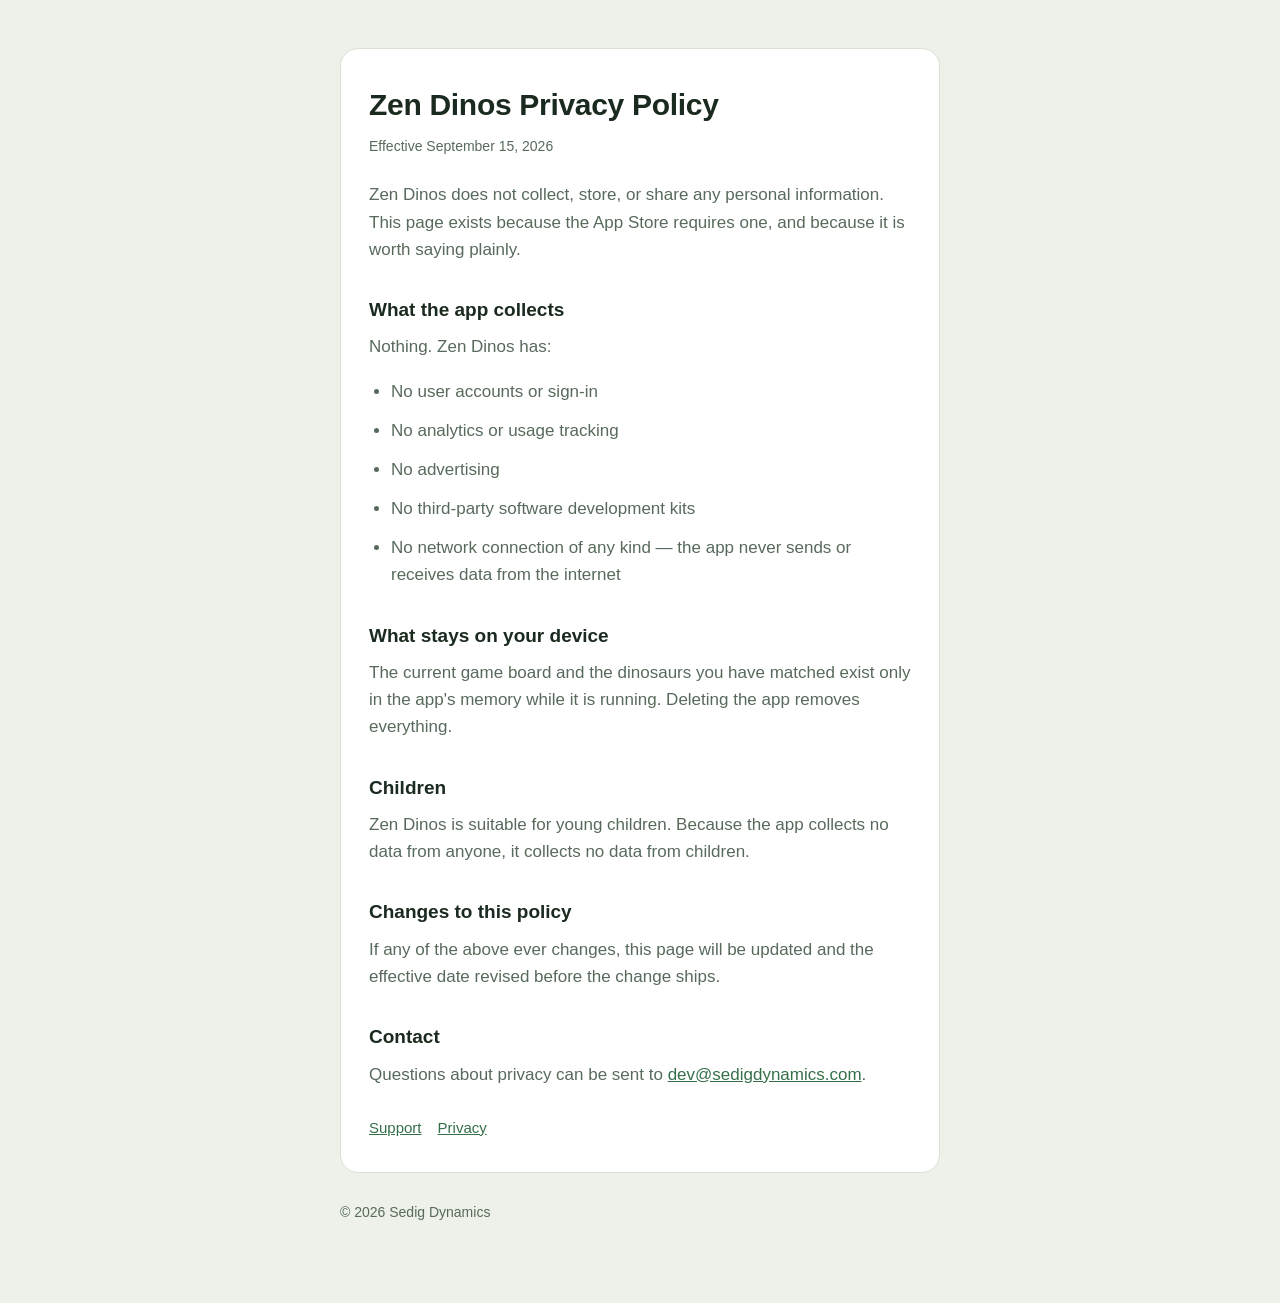
==== privacy.html @ 0439115c "Add support page and privacy policy for Zen Dinos App Store Connect needs a live URL for each before" ====
<!DOCTYPE html>
<html lang="en">
<head>
  <meta charset="utf-8">
  <meta name="viewport" content="width=device-width, initial-scale=1">
  <title>Zen Dinos — Privacy Policy</title>
  <link rel="stylesheet" href="style.css">
</head>
<body>
  <main>
    <div class="card">
      <h1>Zen Dinos Privacy Policy</h1>
      <p class="meta">Effective September 15, 2026</p>

      <p>Zen Dinos does not collect, store, or share any personal information. This page exists because the App Store requires one, and because it is worth saying plainly.</p>

      <h2>What the app collects</h2>
      <p>Nothing. Zen Dinos has:</p>
      <ul>
        <li>No user accounts or sign-in</li>
        <li>No analytics or usage tracking</li>
        <li>No advertising</li>
        <li>No third-party software development kits</li>
        <li>No network connection of any kind — the app never sends or receives data from the internet</li>
      </ul>

      <h2>What stays on your device</h2>
      <p>The current game board and the dinosaurs you have matched exist only in the app's memory while it is running. Deleting the app removes everything.</p>

      <h2>Children</h2>
      <p>Zen Dinos is suitable for young children. Because the app collects no data from anyone, it collects no data from children.</p>

      <h2>Changes to this policy</h2>
      <p>If any of the above ever changes, this page will be updated and the effective date revised before the change ships.</p>

      <h2>Contact</h2>
      <p>Questions about privacy can be sent to <a href="mailto:dev@sedigdynamics.com">dev@sedigdynamics.com</a>.</p>

      <nav><a href="index.html">Support</a><a href="privacy.html">Privacy</a></nav>
    </div>
    <footer>© 2026 Sedig Dynamics</footer>
  </main>
</body>
</html>
---- style.css ----
:root {
  --ground: #edf1e9;
  --surface: #ffffff;
  --ink: #1b2a1e;
  --ink-soft: #586a5b;
  --line: #d8e1d3;
  --green: #35704a;
}
* { box-sizing: border-box; }
body {
  margin: 0;
  background: var(--ground);
  color: var(--ink);
  font-family: -apple-system, BlinkMacSystemFont, "Segoe UI", Roboto, sans-serif;
  font-size: 17px;
  line-height: 1.6;
  -webkit-font-smoothing: antialiased;
}
main {
  max-width: 640px;
  margin: 0 auto;
  padding: 48px 20px 80px;
}
.card {
  background: var(--surface);
  border: 1px solid var(--line);
  border-radius: 18px;
  padding: 32px 28px;
}
h1 { font-size: 30px; margin: 0 0 6px; letter-spacing: -0.01em; }
h2 { font-size: 19px; margin: 32px 0 8px; }
p, li { color: var(--ink-soft); margin: 0 0 12px; }
ul { padding-left: 22px; }
a { color: var(--green); }
.meta { font-size: 14px; color: var(--ink-soft); margin: 0 0 24px; }
nav { margin-top: 28px; font-size: 15px; }
nav a + a { margin-left: 16px; }
footer { margin-top: 28px; font-size: 14px; color: var(--ink-soft); }
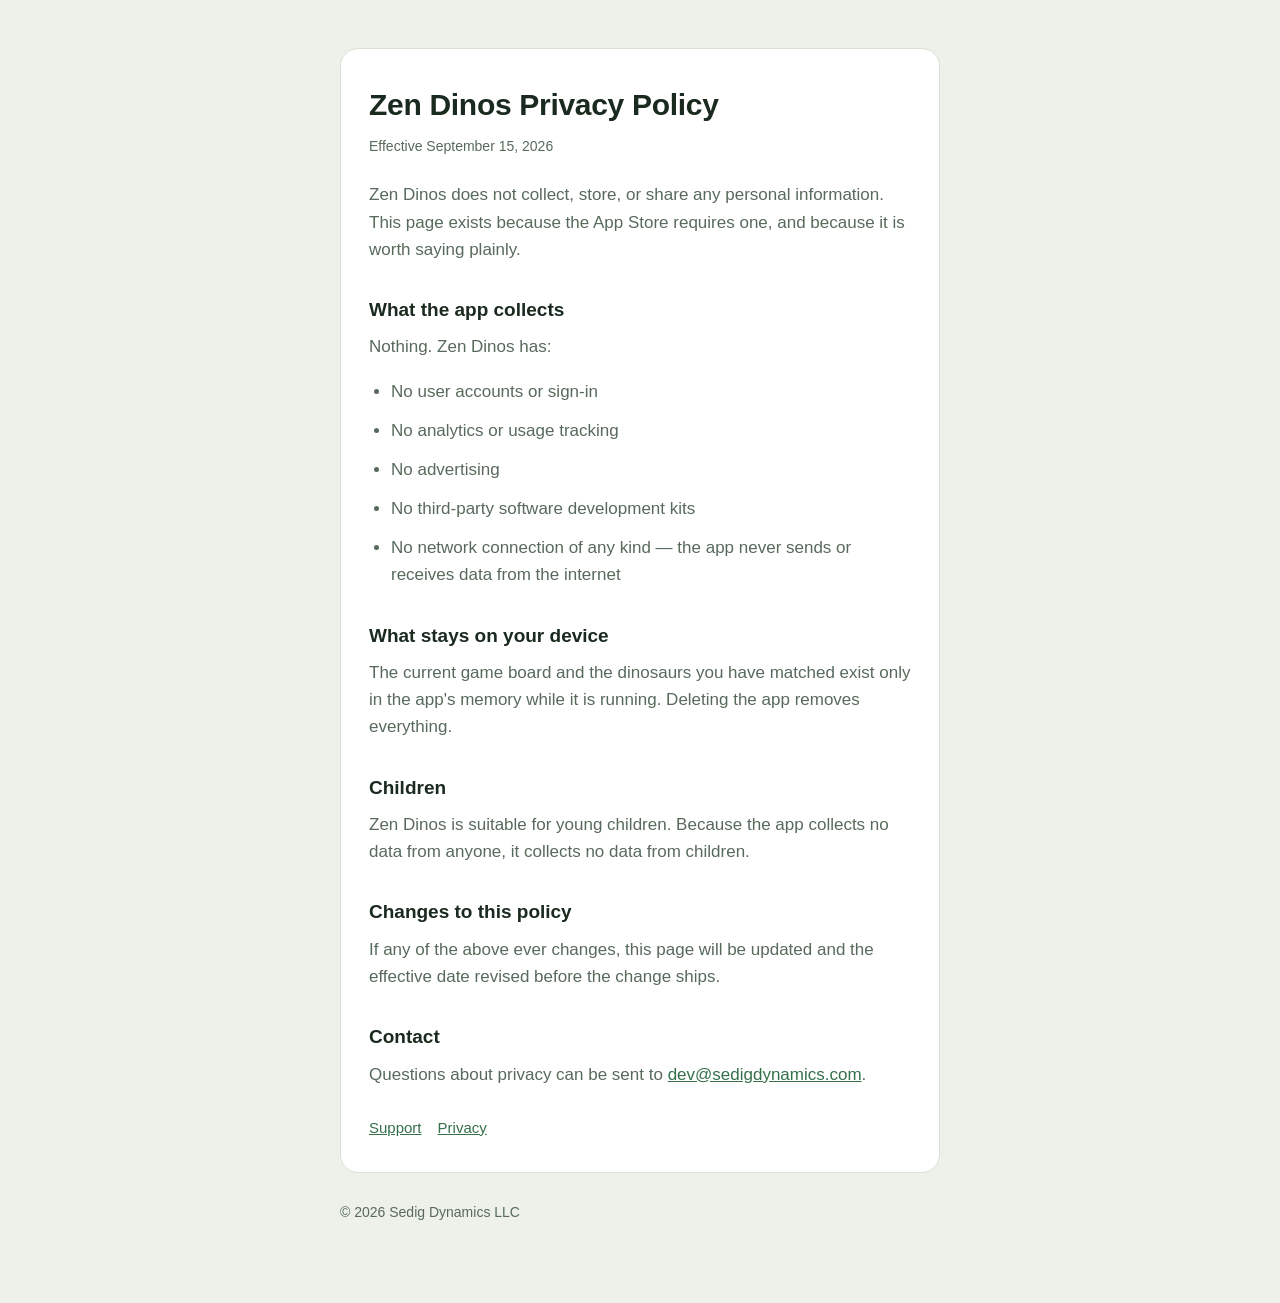
==== commit bb736e39: "Name the LLC in the page footers Matches the copyright notice shipping in the app bundle.  Co-Author" ====
--- a/privacy.html
+++ b/privacy.html
@@ -38,7 +38,7 @@
 
       <nav><a href="index.html">Support</a><a href="privacy.html">Privacy</a></nav>
     </div>
-    <footer>© 2026 Sedig Dynamics</footer>
+    <footer>© 2026 Sedig Dynamics LLC</footer>
   </main>
 </body>
 </html>
